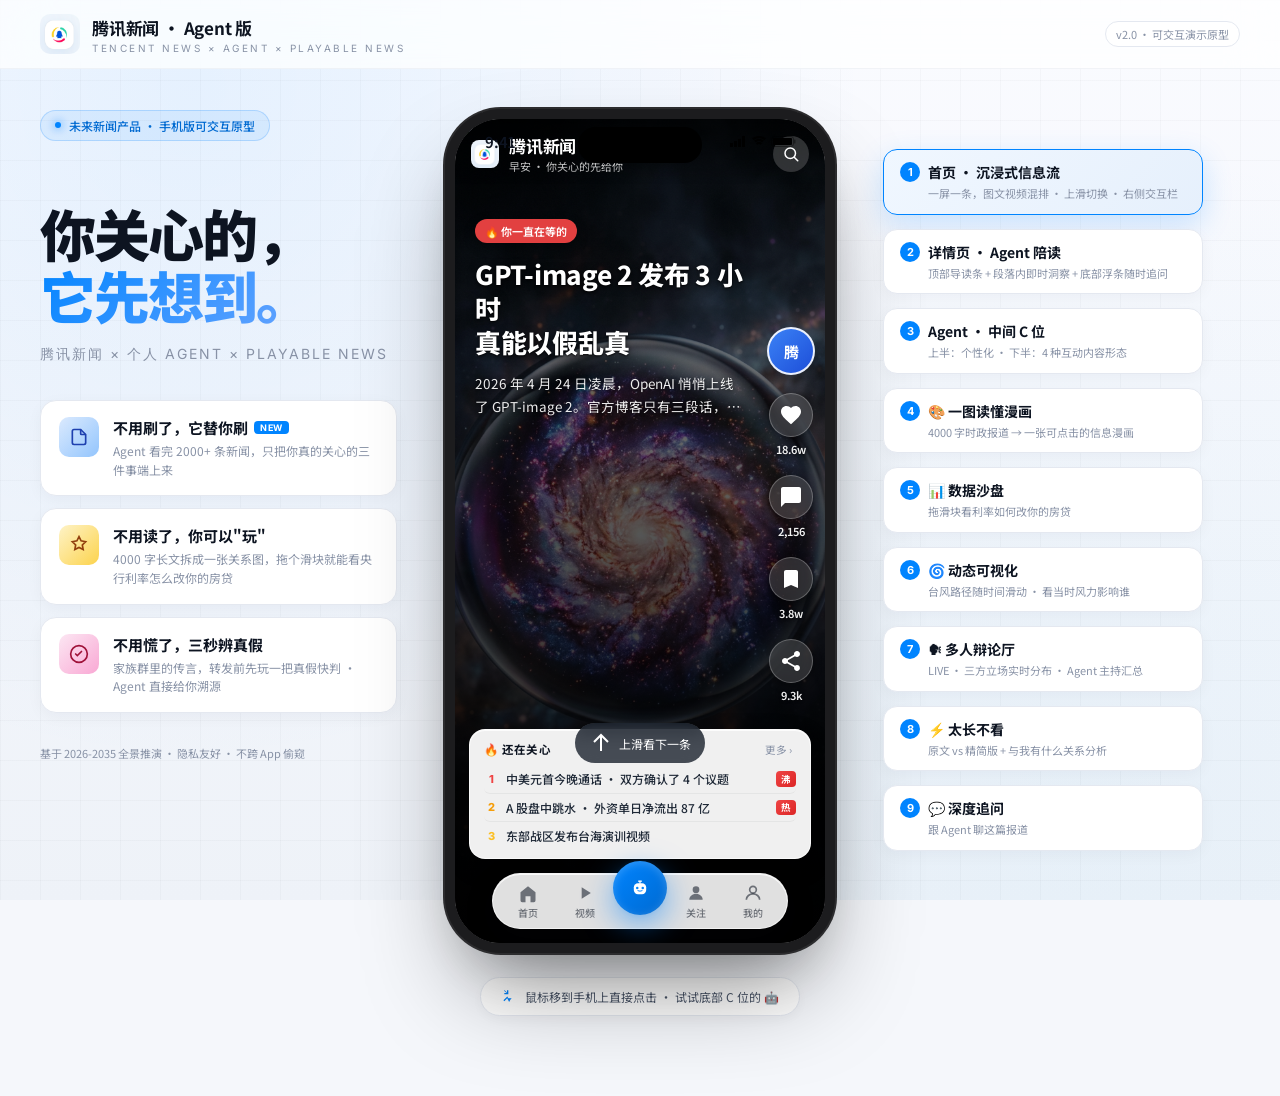
==== index.html @ 46b9d152 "feat: 腾讯新闻 Agent 版原型初始版本" ====
<!DOCTYPE html>
<html lang="zh-CN">
<head>
  <meta charset="UTF-8">
  <meta name="viewport" content="width=device-width, initial-scale=1.0">
  <title>腾讯新闻 × Agent × Playable News</title>
  <link href="https://fonts.googleapis.com/css2?family=Noto+Sans+SC:wght@300;400;500;600;700;900&family=Inter:wght@400;500;600;700;900&display=swap" rel="stylesheet">
  <style>
    :root {
      --brand: #0084ff;
      --brand-dark: #006ad1;
      --brand-light: #4da9ff;
      --ink: #0d1421;
      --ink-2: #4a5568;
      --ink-3: #8892a6;
      --bg: #f5f7fb;
      --surface: #ffffff;
      --border: #e4e8f0;
    }
    * { -webkit-font-smoothing: antialiased; box-sizing: border-box; }
    html, body {
      margin: 0; padding: 0;
      font-family: 'Noto Sans SC', 'Inter', -apple-system, BlinkMacSystemFont, sans-serif;
      color: var(--ink);
      background: var(--bg);
    }
    body {
      background:
        radial-gradient(circle at 15% 10%, rgba(0, 132, 255, 0.08), transparent 50%),
        radial-gradient(circle at 85% 90%, rgba(100, 200, 255, 0.06), transparent 50%),
        linear-gradient(180deg, #fafbff 0%, #eef2f8 100%);
      background-attachment: fixed;
      min-height: 100vh;
    }
    body::before {
      content: '';
      position: fixed; inset: 0;
      background-image:
        linear-gradient(rgba(13, 20, 33, 0.025) 1px, transparent 1px),
        linear-gradient(90deg, rgba(13, 20, 33, 0.025) 1px, transparent 1px);
      background-size: 40px 40px;
      pointer-events: none;
      z-index: 0;
    }

    /* 顶部 */
    .top-bar {
      position: sticky; top: 0; z-index: 50;
      background: rgba(255, 255, 255, 0.75);
      backdrop-filter: blur(24px) saturate(180%);
      -webkit-backdrop-filter: blur(24px) saturate(180%);
      border-bottom: 1px solid rgba(228, 232, 240, 0.5);
      padding: 14px 40px;
      display: flex; align-items: center; justify-content: space-between;
    }
    .logo-wrap { display: flex; align-items: center; gap: 12px; }
    .logo-img {
      width: 40px; height: 40px;
      background: url('logo.png') center/contain no-repeat;
      border-radius: 10px;
    }
    .logo-text .main {
      font-size: 17px; font-weight: 700;
      letter-spacing: -0.2px;
    }
    .logo-text .sub {
      font-size: 10px;
      letter-spacing: 2.5px;
      color: var(--ink-3);
      font-family: 'Inter', sans-serif;
      margin-top: 2px;
    }
    .meta-tag {
      font-size: 11px;
      color: var(--ink-3);
      padding: 4px 10px;
      background: white;
      border: 1px solid var(--border);
      border-radius: 99px;
    }

    /* 主舞台 */
    .stage {
      position: relative;
      z-index: 1;
      max-width: 1440px;
      margin: 0 auto;
      padding: 40px 40px 80px;
      display: grid;
      grid-template-columns: 1fr auto 1fr;
      gap: 48px;
      align-items: flex-start;
    }

    /* ========== 左侧（极简）========== */
    .left-col { max-width: 420px; }

    .tag-pill {
      display: inline-flex;
      align-items: center;
      gap: 8px;
      padding: 6px 14px;
      background: rgba(0, 132, 255, 0.08);
      border: 1px solid rgba(0, 132, 255, 0.2);
      border-radius: 99px;
      font-size: 12px;
      color: var(--brand-dark);
      font-weight: 500;
      margin-bottom: 24px;
    }
    .tag-pill::before {
      content: '';
      width: 6px; height: 6px;
      border-radius: 50%;
      background: var(--brand);
      box-shadow: 0 0 10px var(--brand);
      animation: tagPulse 2s infinite;
    }
    @keyframes tagPulse {
      0%, 100% { opacity: 1; }
      50% { opacity: 0.4; }
    }

    .slogan {
      font-size: 56px;
      font-weight: 900;
      line-height: 1.1;
      letter-spacing: -2px;
      margin-bottom: 20px;
    }
    .slogan .accent {
      background: linear-gradient(135deg, var(--brand), #6aa5ff);
      -webkit-background-clip: text;
      background-clip: text;
      color: transparent;
    }
    .sub-slogan {
      font-size: 14px;
      color: var(--ink-3);
      letter-spacing: 2px;
      font-family: 'Inter', sans-serif;
      margin-bottom: 36px;
      text-transform: uppercase;
    }

    /* 右下 watermark */
    .watermark {
      margin-top: 32px;
      font-size: 11px;
      color: var(--ink-3);
      line-height: 1.6;
    }

    /* ========== 中间手机 ========== */
    .center-col {
      display: flex;
      flex-direction: column;
      align-items: center;
      position: sticky;
      top: 100px;
    }
    .phone-frame {
      position: relative;
      width: 390px;
      height: 844px;
      background: #1c1c1e;
      border-radius: 56px;
      padding: 10px;
      box-shadow:
        0 0 0 2px #2c2c2e,
        0 50px 100px -20px rgba(0, 0, 0, 0.4),
        0 30px 60px -30px rgba(0, 0, 0, 0.3);
    }
    .phone-frame::before {
      content: '';
      position: absolute;
      top: 18px;
      left: 50%;
      transform: translateX(-50%);
      width: 124px; height: 36px;
      background: #000;
      border-radius: 20px;
      z-index: 10;
    }
    .phone-screen {
      width: 100%; height: 100%;
      border-radius: 46px;
      overflow: hidden;
      background: #000;
    }
    .phone-screen iframe {
      width: 100%; height: 100%;
      border: none;
      display: block;
    }
    .phone-hint {
      margin-top: 24px;
      display: flex;
      align-items: center;
      gap: 8px;
      padding: 10px 20px;
      background: var(--surface);
      border: 1px solid var(--border);
      border-radius: 99px;
      font-size: 12px;
      color: var(--ink-2);
      box-shadow: 0 4px 16px rgba(20, 30, 50, 0.04);
    }
    .phone-hint .icon { color: var(--brand); }

    /* ========== 右侧批注 ========== */
    .right-col {
      padding-top: 40px;
      max-width: 320px;
    }
    .anno {
      position: relative;
      background: var(--surface);
      border: 1px solid var(--border);
      border-radius: 14px;
      padding: 12px 16px;
      margin-bottom: 14px;
      cursor: pointer;
      transition: all 0.25s cubic-bezier(0.34, 1.56, 0.64, 1);
      box-shadow: 0 4px 16px rgba(20, 30, 50, 0.04);
    }
    .anno:hover {
      transform: translateX(-4px);
      border-color: var(--brand);
      box-shadow: 0 10px 30px rgba(0, 132, 255, 0.15);
    }
    .anno.active {
      border-color: var(--brand);
      background: linear-gradient(135deg, #f0f7ff, #e6f0fc);
      box-shadow: 0 10px 30px rgba(0, 132, 255, 0.2);
    }
    .anno-title {
      font-size: 14px;
      font-weight: 700;
      display: flex;
      align-items: center;
      gap: 8px;
      margin-bottom: 3px;
    }
    .anno-num {
      width: 20px; height: 20px;
      border-radius: 50%;
      background: var(--brand);
      color: white;
      font-size: 11px;
      font-weight: 700;
      display: flex;
      align-items: center;
      justify-content: center;
      flex-shrink: 0;
      font-family: 'Inter', sans-serif;
    }
    .anno-desc {
      font-size: 11px;
      color: var(--ink-3);
      line-height: 1.5;
      padding-left: 28px;
    }

    /* 三联特性条（像参考图） */
    .feature-strip {
      display: flex;
      flex-direction: column;
      gap: 12px;
    }
    .fs-item {
      background: var(--surface);
      border: 1px solid var(--border);
      border-radius: 16px;
      padding: 16px 18px;
      display: flex;
      gap: 14px;
      align-items: flex-start;
      box-shadow: 0 4px 16px rgba(20, 30, 50, 0.04);
      transition: all 0.25s cubic-bezier(0.34, 1.56, 0.64, 1);
    }
    .fs-item:hover {
      transform: translateX(4px);
      box-shadow: 0 10px 30px rgba(0, 132, 255, 0.12);
      border-color: rgba(0, 132, 255, 0.25);
    }
    .fs-icon {
      width: 40px; height: 40px;
      border-radius: 10px;
      display: flex;
      align-items: center;
      justify-content: center;
      flex-shrink: 0;
    }
    .fs-body { flex: 1; min-width: 0; }
    .fs-title {
      font-size: 15px;
      font-weight: 700;
      color: var(--ink);
      margin-bottom: 4px;
      display: flex;
      align-items: center;
      gap: 6px;
    }
    .fs-new {
      display: inline-block;
      padding: 1px 6px;
      background: var(--brand);
      color: white;
      font-size: 9px;
      font-weight: 700;
      border-radius: 4px;
      letter-spacing: 0.5px;
      font-family: 'Inter', sans-serif;
    }
    .fs-desc {
      font-size: 12px;
      color: var(--ink-3);
      line-height: 1.55;
    }

    /* 响应式 */
    @media (max-width: 1200px) {
      .stage {
        grid-template-columns: 1fr;
        gap: 32px;
      }
      .center-col { position: static; order: -1; }
      .left-col, .right-col { max-width: 100%; margin: 0 auto; padding-top: 0; }
    }
    @media (max-width: 768px) {
      .top-bar { padding: 12px 16px; }
      .stage { padding: 24px 16px 60px; }
      .slogan { font-size: 38px; letter-spacing: -1px; }
      .phone-frame {
        width: 100%;
        max-width: 360px;
        height: auto;
        aspect-ratio: 390 / 844;
      }
    }
  </style>
</head>
<body>

  <!-- 顶部栏 -->
  <div class="top-bar">
    <div class="logo-wrap">
      <div class="logo-img"></div>
      <div class="logo-text">
        <div class="main">腾讯新闻 · Agent 版</div>
        <div class="sub">TENCENT NEWS × AGENT × PLAYABLE NEWS</div>
      </div>
    </div>
    <div class="meta-tag">v2.0 · 可交互演示原型</div>
  </div>

  <!-- 主舞台 -->
  <div class="stage">

    <!-- 左侧：极简 Slogan + 三联特性卡 -->
    <div class="left-col">
      <div class="tag-pill">未来新闻产品 · 手机版可交互原型</div>

      <h1 class="slogan">
        你关心的，<br>
        <span class="accent">它先想到。</span>
      </h1>

      <p class="sub-slogan">腾讯新闻 × 个人 Agent × Playable News</p>

      <!-- 三联横向特性条（参考设计：左文字+右手机 的 Z 型视觉）-->
      <div class="feature-strip">
        <div class="fs-item">
          <div class="fs-icon" style="background:linear-gradient(135deg,#dbeafe,#93c5fd);color:#1e40af">
            <svg width="20" height="20" viewBox="0 0 24 24" fill="none"><path d="M4 19V5a2 2 0 012-2h8l6 6v10a2 2 0 01-2 2H6a2 2 0 01-2-2z" stroke="currentColor" stroke-width="2"/><path d="M14 3v5a1 1 0 001 1h5" stroke="currentColor" stroke-width="2"/></svg>
          </div>
          <div class="fs-body">
            <div class="fs-title">不用刷了，它替你刷 <span class="fs-new">NEW</span></div>
            <div class="fs-desc">Agent 看完 2000+ 条新闻，只把你真的关心的三件事端上来</div>
          </div>
        </div>

        <div class="fs-item">
          <div class="fs-icon" style="background:linear-gradient(135deg,#fef3c7,#fcd34d);color:#92400e">
            <svg width="20" height="20" viewBox="0 0 24 24" fill="none"><path d="M12 2l2.5 5L20 8l-4 4 1 5.5L12 15l-5 2.5L8 12 4 8l5.5-1L12 2z" stroke="currentColor" stroke-width="2"/></svg>
          </div>
          <div class="fs-body">
            <div class="fs-title">不用读了，你可以"玩"</div>
            <div class="fs-desc">4000 字长文拆成一张关系图，拖个滑块就能看央行利率怎么改你的房贷</div>
          </div>
        </div>

        <div class="fs-item">
          <div class="fs-icon" style="background:linear-gradient(135deg,#fce7f3,#f9a8d4);color:#9f1239">
            <svg width="20" height="20" viewBox="0 0 24 24" fill="none"><circle cx="12" cy="12" r="10" stroke="currentColor" stroke-width="2"/><path d="M8 12l2 2 5-5" stroke="currentColor" stroke-width="2" stroke-linecap="round"/></svg>
          </div>
          <div class="fs-body">
            <div class="fs-title">不用慌了，三秒辨真假</div>
            <div class="fs-desc">家族群里的传言，转发前先玩一把真假快判 · Agent 直接给你溯源</div>
          </div>
        </div>
      </div>

      <div class="watermark">
        基于 2026-2035 全景推演 · 隐私友好 · 不跨 App 偷窥
      </div>
    </div>

    <!-- 中：手机 -->
    <div class="center-col">
      <div class="phone-frame">
        <div class="phone-screen">
          <iframe id="app-frame" src="app.html" title="腾讯新闻 Agent 版原型"></iframe>
        </div>
      </div>
      <div class="phone-hint">
        <svg class="icon" width="16" height="16" viewBox="0 0 24 24" fill="currentColor"><path d="M5.83 2.17L9 5.35V2h2v6H5v-2h3.58L5.83 3.58 5 2.83V2h.83l.34.17zM14 16l-1.82 3.58L9.34 14 5 18.34 3.66 17l5.82-5.66L11 14h5l-2 2z"/></svg>
        <span>鼠标移到手机上直接点击 · 试试底部 C 位的 🤖</span>
      </div>
    </div>

    <!-- 右侧：场景批注 -->
    <div class="right-col">
      <div class="anno" data-scene="home" onclick="goScene('home')">
        <div class="anno-title">
          <span class="anno-num">1</span>
          <span>首页 · 沉浸式信息流</span>
        </div>
        <div class="anno-desc">一屏一条，图文视频混排 · 上滑切换 · 右侧交互栏</div>
      </div>

      <div class="anno" data-scene="article" onclick="goScene('article')">
        <div class="anno-title">
          <span class="anno-num">2</span>
          <span>详情页 · Agent 陪读</span>
        </div>
        <div class="anno-desc">顶部导读条 + 段落内即时洞察 + 底部浮条随时追问</div>
      </div>

      <div class="anno" data-scene="agent" onclick="goScene('agent')">
        <div class="anno-title">
          <span class="anno-num">3</span>
          <span>Agent · 中间 C 位</span>
        </div>
        <div class="anno-desc">上半：个性化 · 下半：4 种互动内容形态</div>
      </div>

      <div class="anno" data-scene="manga" onclick="goScene('manga')">
        <div class="anno-title">
          <span class="anno-num">4</span>
          <span>🎨 一图读懂漫画</span>
        </div>
        <div class="anno-desc">4000 字时政报道 → 一张可点击的信息漫画</div>
      </div>

      <div class="anno" data-scene="sandbox" onclick="goScene('sandbox')">
        <div class="anno-title">
          <span class="anno-num">5</span>
          <span>📊 数据沙盘</span>
        </div>
        <div class="anno-desc">拖滑块看利率如何改你的房贷</div>
      </div>

      <div class="anno" data-scene="typhoon" onclick="goScene('typhoon')">
        <div class="anno-title">
          <span class="anno-num">6</span>
          <span>🌀 动态可视化</span>
        </div>
        <div class="anno-desc">台风路径随时间滑动 · 看当时风力影响谁</div>
      </div>

      <div class="anno" data-scene="debate" onclick="goScene('debate')">
        <div class="anno-title">
          <span class="anno-num">7</span>
          <span>🗣 多人辩论厅</span>
        </div>
        <div class="anno-desc">LIVE · 三方立场实时分布 · Agent 主持汇总</div>
      </div>

      <div class="anno" data-scene="remix" onclick="goScene('remix')">
        <div class="anno-title">
          <span class="anno-num">8</span>
          <span>⚡ 太长不看</span>
        </div>
        <div class="anno-desc">原文 vs 精简版 + 与我有什么关系分析</div>
      </div>

      <div class="anno" data-scene="chat" onclick="goScene('chat')">
        <div class="anno-title">
          <span class="anno-num">9</span>
          <span>💬 深度追问</span>
        </div>
        <div class="anno-desc">跟 Agent 聊这篇报道</div>
      </div>
    </div>
  </div>

  <script>
    const frame = document.getElementById('app-frame');

    function goScene(scene) {
      document.querySelectorAll('.anno').forEach(a => a.classList.remove('active'));
      document.querySelectorAll(`.anno[data-scene="${scene}"]`).forEach(a => a.classList.add('active'));
      frame.contentWindow.postMessage({ type: 'switch-scene', scene }, '*');

      if (window.innerWidth < 1200) {
        document.querySelector('.center-col').scrollIntoView({ behavior: 'smooth', block: 'center' });
      }
    }

    // 接收 iframe 里场景变化事件，反向高亮外层批注
    window.addEventListener('message', (e) => {
      if (e.data && e.data.type === 'scene-changed' && e.data.scene) {
        const scene = e.data.scene;
        document.querySelectorAll('.anno').forEach(a => a.classList.remove('active'));
        document.querySelectorAll(`.anno[data-scene="${scene}"]`).forEach(a => a.classList.add('active'));
      }
    });

    // 默认初始高亮
    document.querySelector('.anno[data-scene="home"]').classList.add('active');
  </script>

</body>
</html>
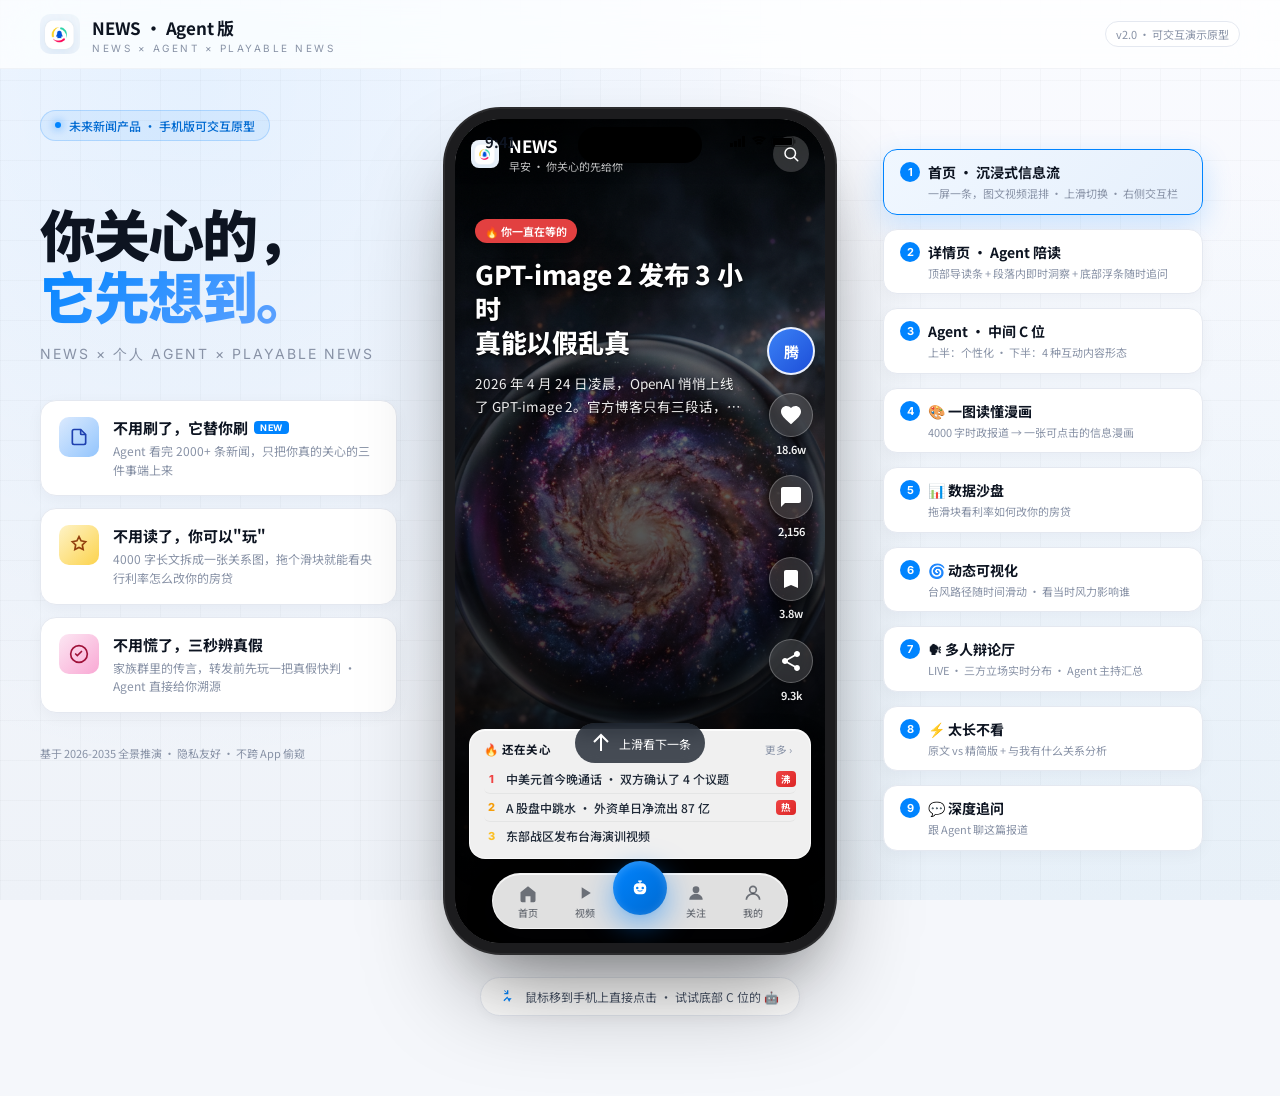
==== commit 31e0b510: "chore: 品牌字样去标识化（腾讯新闻 → NEWS）" ====
--- a/index.html
+++ b/index.html
@@ -3,7 +3,7 @@
 <head>
   <meta charset="UTF-8">
   <meta name="viewport" content="width=device-width, initial-scale=1.0">
-  <title>腾讯新闻 × Agent × Playable News</title>
+  <title>NEWS × Agent × Playable News</title>
   <link href="https://fonts.googleapis.com/css2?family=Noto+Sans+SC:wght@300;400;500;600;700;900&family=Inter:wght@400;500;600;700;900&display=swap" rel="stylesheet">
   <style>
     :root {
@@ -348,8 +348,8 @@
     <div class="logo-wrap">
       <div class="logo-img"></div>
       <div class="logo-text">
-        <div class="main">腾讯新闻 · Agent 版</div>
-        <div class="sub">TENCENT NEWS × AGENT × PLAYABLE NEWS</div>
+        <div class="main">NEWS · Agent 版</div>
+        <div class="sub">NEWS × AGENT × PLAYABLE NEWS</div>
       </div>
     </div>
     <div class="meta-tag">v2.0 · 可交互演示原型</div>
@@ -367,7 +367,7 @@
         <span class="accent">它先想到。</span>
       </h1>
 
-      <p class="sub-slogan">腾讯新闻 × 个人 Agent × Playable News</p>
+      <p class="sub-slogan">NEWS × 个人 Agent × Playable News</p>
 
       <!-- 三联横向特性条（参考设计：左文字+右手机 的 Z 型视觉）-->
       <div class="feature-strip">
@@ -411,7 +411,7 @@
     <div class="center-col">
       <div class="phone-frame">
         <div class="phone-screen">
-          <iframe id="app-frame" src="app.html" title="腾讯新闻 Agent 版原型"></iframe>
+          <iframe id="app-frame" src="app.html" title="NEWS Agent 版原型"></iframe>
         </div>
       </div>
       <div class="phone-hint">
